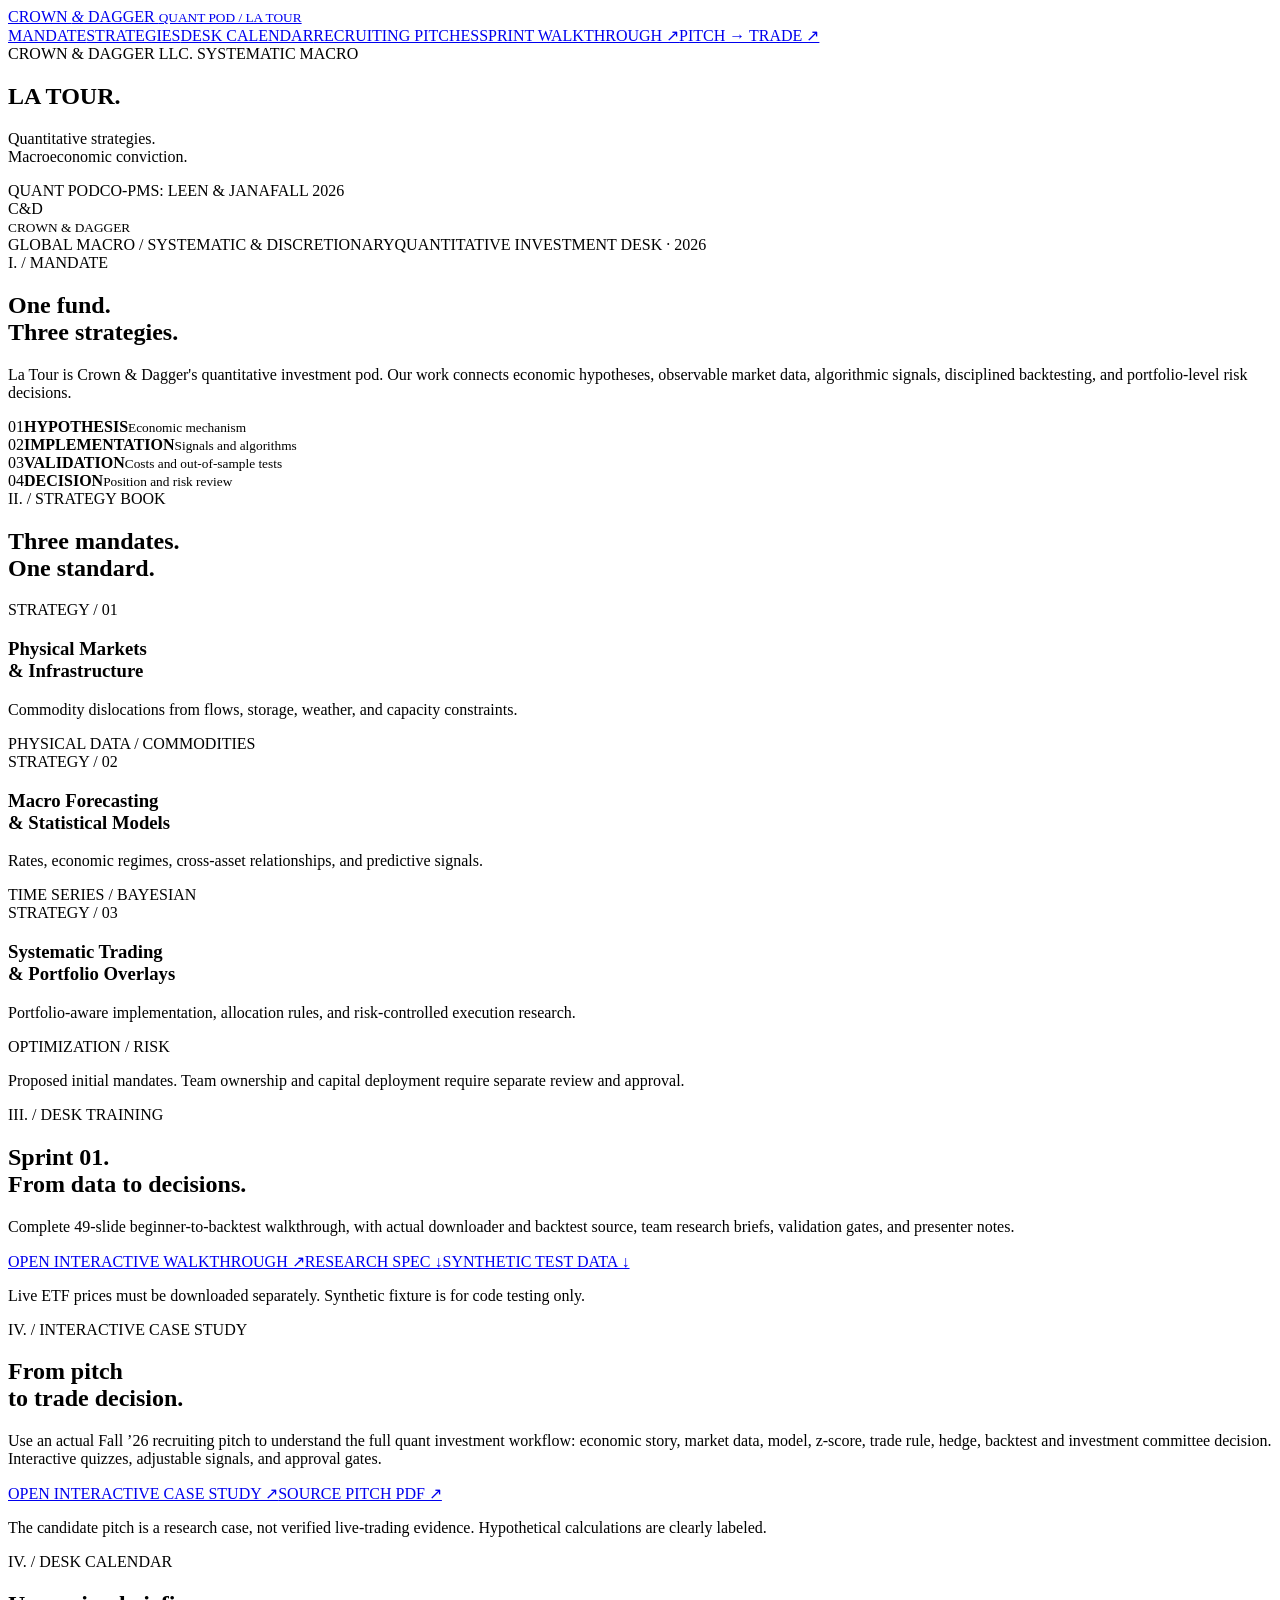
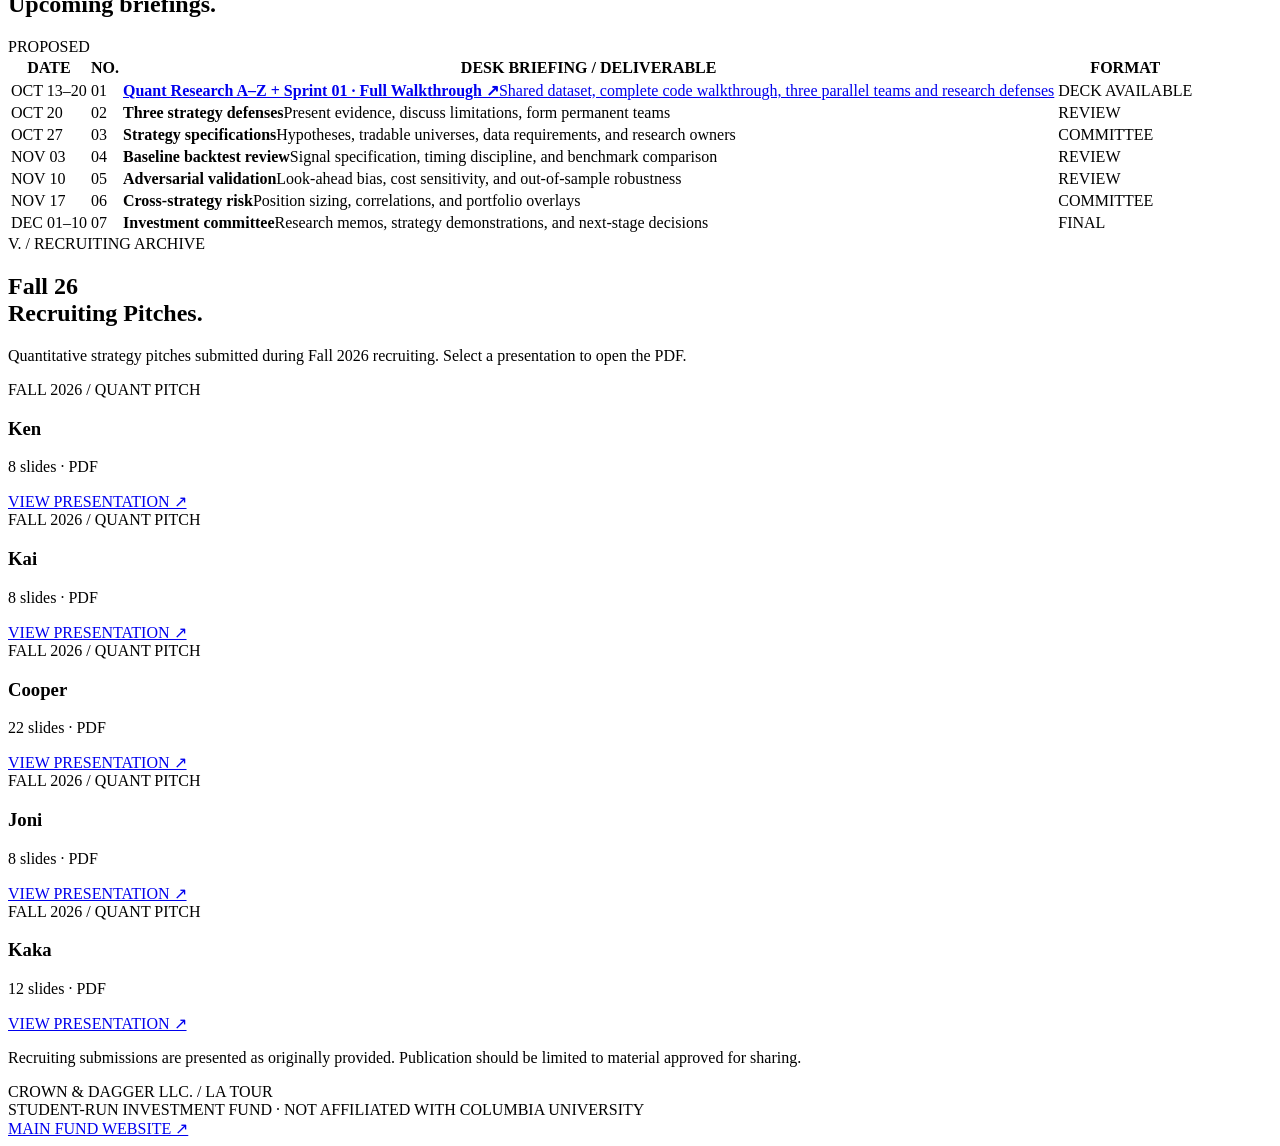
==== index.html @ 22ac56a0 "Add files via upload Index Uploaded" ====
<!doctype html><html lang="en"><head><meta charset="utf-8"><meta name="viewport" content="width=device-width,initial-scale=1"><meta name="theme-color" content="#0b0b0b"><title>LA TOUR — Crown & Dagger | Quant Pod</title><link rel="stylesheet" href="style.css"></head><body><header class="site-header"><div class="wrap header-row"><a class="brand" href="index.html"><img class="lion" src="assets/cd-logo.png" alt="" onerror="this.style.display='none'"><span class="brand-text">CROWN <em>&</em> DAGGER <small>QUANT POD / LA TOUR</small></span></a><nav><a href="#mandate">MANDATE</a><a href="#sleeves">STRATEGIES</a><a href="#schedule">DESK CALENDAR</a><a href="#fall26-pitches">RECRUITING PITCHES</a><a href="lectures/02-sprint-walkthrough.html">SPRINT WALKTHROUGH ↗</a><a href="lectures/03-pitch-to-trade.html">PITCH → TRADE ↗</a></nav></div></header><main><section class="hero-panel"><div class="wrap"><div class="eyebrow">CROWN & DAGGER LLC. <span class="line"></span> SYSTEMATIC MACRO</div><div class="hero-layout"><div><h1>LA TOUR<span class="period">.</span></h1><p class="subtitle">Quantitative strategies.<br>Macroeconomic conviction.</p><div class="meta"><span>QUANT POD</span><span>CO-PMS: LEEN & JANA</span><span>FALL 2026</span></div></div><div class="hero-monogram"><img src="assets/cd-logo.png" alt="Crown & Dagger lion emblem" onerror="this.style.display='none';this.parentElement.classList.add('missing-logo')"><div class="logo-fallback">C<span>&</span>D</div><small>CROWN & DAGGER</small></div></div><div class="hero-foot"><span>GLOBAL MACRO / SYSTEMATIC & DISCRETIONARY</span><span>QUANTITATIVE INVESTMENT DESK · 2026</span></div></div></section><div class="wrap"><section id="mandate" class="section"><div class="section-tag">I. / MANDATE</div><div><h2>One fund.<br>Three strategies.</h2><p>La Tour is Crown & Dagger's quantitative investment pod. Our work connects economic hypotheses, observable market data, algorithmic signals, disciplined backtesting, and portfolio-level risk decisions.</p><div class="phase-grid"><div><span>01</span><b>HYPOTHESIS</b><small>Economic mechanism</small></div><div><span>02</span><b>IMPLEMENTATION</b><small>Signals and algorithms</small></div><div><span>03</span><b>VALIDATION</b><small>Costs and out-of-sample tests</small></div><div><span>04</span><b>DECISION</b><small>Position and risk review</small></div></div></div></section><section id="sleeves" class="section"><div class="section-tag">II. / STRATEGY BOOK</div><div><h2>Three mandates.<br>One standard.</h2><div class="sleeves"><article><div class="num">STRATEGY / 01</div><h3>Physical Markets<br>& Infrastructure</h3><p>Commodity dislocations from flows, storage, weather, and capacity constraints.</p><span class="tag">PHYSICAL DATA / COMMODITIES</span></article><article><div class="num">STRATEGY / 02</div><h3>Macro Forecasting<br>& Statistical Models</h3><p>Rates, economic regimes, cross-asset relationships, and predictive signals.</p><span class="tag">TIME SERIES / BAYESIAN</span></article><article><div class="num">STRATEGY / 03</div><h3>Systematic Trading<br>& Portfolio Overlays</h3><p>Portfolio-aware implementation, allocation rules, and risk-controlled execution research.</p><span class="tag">OPTIMIZATION / RISK</span></article></div><p class="note">Proposed initial mandates. Team ownership and capital deployment require separate review and approval.</p></div></section><section class="section" id="walkthrough"><div class="section-tag">III. / DESK TRAINING</div><div><h2>Sprint 01.<br>From data to decisions.</h2><p>Complete 49-slide beginner-to-backtest walkthrough, with actual downloader and backtest source, team research briefs, validation gates, and presenter notes.</p><div class="resource-links"><a href="lectures/02-sprint-walkthrough.html">OPEN INTERACTIVE WALKTHROUGH ↗</a><a href="sprint01/README.md" download>RESEARCH SPEC ↓</a><a href="sprint01/data/SYNTHETIC_TEST_ONLY_prices.csv" download>SYNTHETIC TEST DATA ↓</a></div><p class="note">Live ETF prices must be downloaded separately. Synthetic fixture is for code testing only.</p></div></section><section class="section" id="pitch-case"><div class="section-tag">IV. / INTERACTIVE CASE STUDY</div><div><h2>From pitch<br>to trade decision.</h2><p>Use an actual Fall ’26 recruiting pitch to understand the full quant investment workflow: economic story, market data, model, z-score, trade rule, hedge, backtest and investment committee decision. Interactive quizzes, adjustable signals, and approval gates.</p><div class="resource-links"><a href="lectures/03-pitch-to-trade.html">OPEN INTERACTIVE CASE STUDY ↗</a><a href="recruiting/fall-2026/Joni.pdf" target="_blank" rel="noopener">SOURCE PITCH PDF ↗</a></div><p class="note">The candidate pitch is a research case, not verified live-trading evidence. Hypothetical calculations are clearly labeled.</p></div></section><section id="schedule" class="section"><div class="section-tag">IV. / DESK CALENDAR</div><div><div class="schedule-title"><h2>Upcoming briefings.</h2><span class="tag">PROPOSED</span></div><div class="table-wrap"><table><thead><tr><th>DATE</th><th>NO.</th><th>DESK BRIEFING / DELIVERABLE</th><th>FORMAT</th></tr></thead><tbody><tr><td>OCT 13–20</td><td>01</td><td><a href="lectures/02-sprint-walkthrough.html"><b>Quant Research A–Z + Sprint 01 · Full Walkthrough ↗</b><span>Shared dataset, complete code walkthrough, three parallel teams and research defenses</span></a></td><td><span class="status ready">DECK AVAILABLE</span></td></tr><tr><td>OCT 20</td><td>02</td><td><b>Three strategy defenses</b><span>Present evidence, discuss limitations, form permanent teams</span></td><td>REVIEW</td></tr><tr><td>OCT 27</td><td>03</td><td><b>Strategy specifications</b><span>Hypotheses, tradable universes, data requirements, and research owners</span></td><td>COMMITTEE</td></tr><tr><td>NOV 03</td><td>04</td><td><b>Baseline backtest review</b><span>Signal specification, timing discipline, and benchmark comparison</span></td><td>REVIEW</td></tr><tr><td>NOV 10</td><td>05</td><td><b>Adversarial validation</b><span>Look-ahead bias, cost sensitivity, and out-of-sample robustness</span></td><td>REVIEW</td></tr><tr><td>NOV 17</td><td>06</td><td><b>Cross-strategy risk</b><span>Position sizing, correlations, and portfolio overlays</span></td><td>COMMITTEE</td></tr><tr><td>DEC 01–10</td><td>07</td><td><b>Investment committee</b><span>Research memos, strategy demonstrations, and next-stage decisions</span></td><td>FINAL</td></tr></tbody></table></div></div></section><section id="fall26-pitches" class="section"><div class="section-tag">V. / RECRUITING ARCHIVE</div><div><h2>Fall 26<br>Recruiting Pitches.</h2><p>Quantitative strategy pitches submitted during Fall 2026 recruiting. Select a presentation to open the PDF.</p><div class="recruit-pitches"><article class="recruit-pitch"><span class="pitch-type">FALL 2026 / QUANT PITCH</span><h3>Ken</h3><p>8 slides · PDF</p><a href="recruiting/fall-2026/Ken.pdf" target="_blank" rel="noopener">VIEW PRESENTATION ↗</a></article><article class="recruit-pitch"><span class="pitch-type">FALL 2026 / QUANT PITCH</span><h3>Kai</h3><p>8 slides · PDF</p><a href="recruiting/fall-2026/Kai.pdf" target="_blank" rel="noopener">VIEW PRESENTATION ↗</a></article><article class="recruit-pitch"><span class="pitch-type">FALL 2026 / QUANT PITCH</span><h3>Cooper</h3><p>22 slides · PDF</p><a href="recruiting/fall-2026/Cooper.pdf" target="_blank" rel="noopener">VIEW PRESENTATION ↗</a></article><article class="recruit-pitch"><span class="pitch-type">FALL 2026 / QUANT PITCH</span><h3>Joni</h3><p>8 slides · PDF</p><a href="recruiting/fall-2026/Joni.pdf" target="_blank" rel="noopener">VIEW PRESENTATION ↗</a></article><article class="recruit-pitch"><span class="pitch-type">FALL 2026 / QUANT PITCH</span><h3>Kaka</h3><p>12 slides · PDF</p><a href="recruiting/fall-2026/Kaka.pdf" target="_blank" rel="noopener">VIEW PRESENTATION ↗</a></article></div><p class="note">Recruiting submissions are presented as originally provided. Publication should be limited to material approved for sharing.</p></div></section><footer><div>CROWN & DAGGER LLC. / LA TOUR</div><div>STUDENT-RUN INVESTMENT FUND · NOT AFFILIATED WITH COLUMBIA UNIVERSITY</div><a href="https://crowndaggerllc.com/">MAIN FUND WEBSITE ↗</a></footer></div></main></body></html>
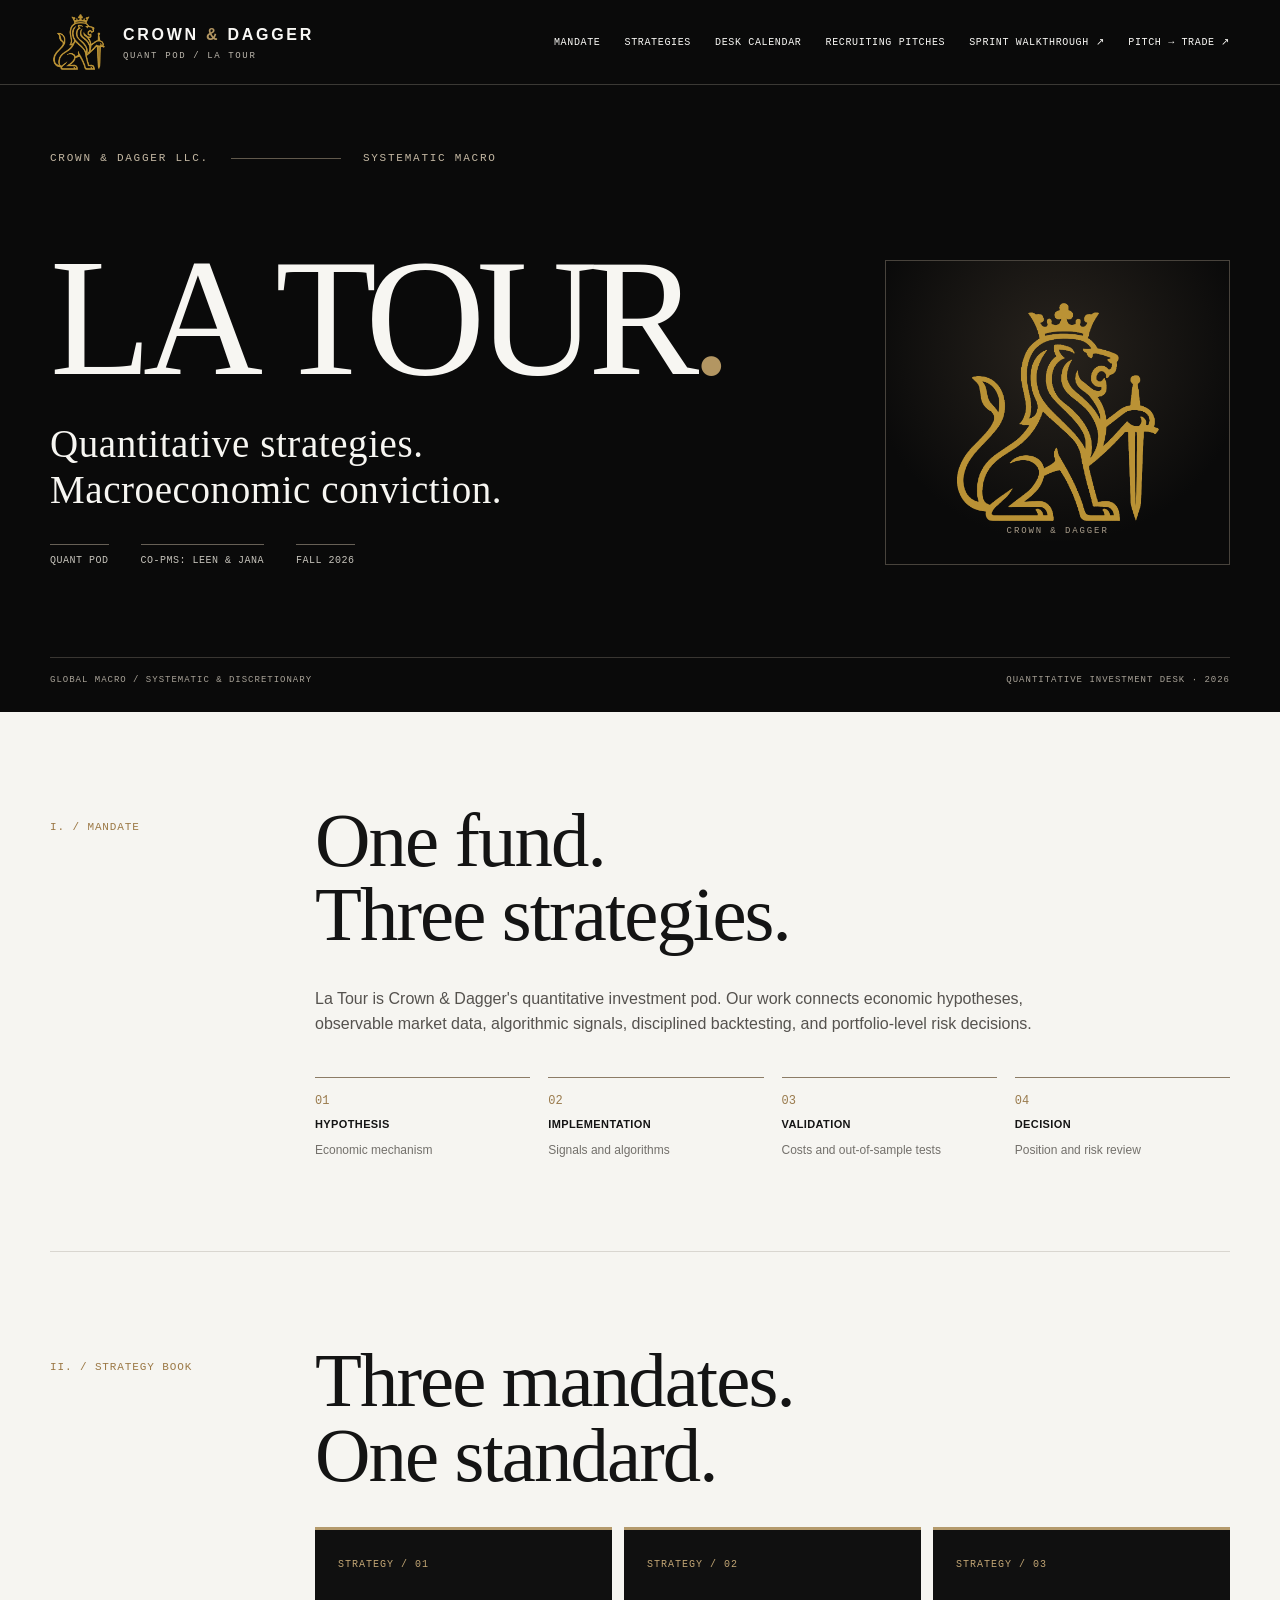
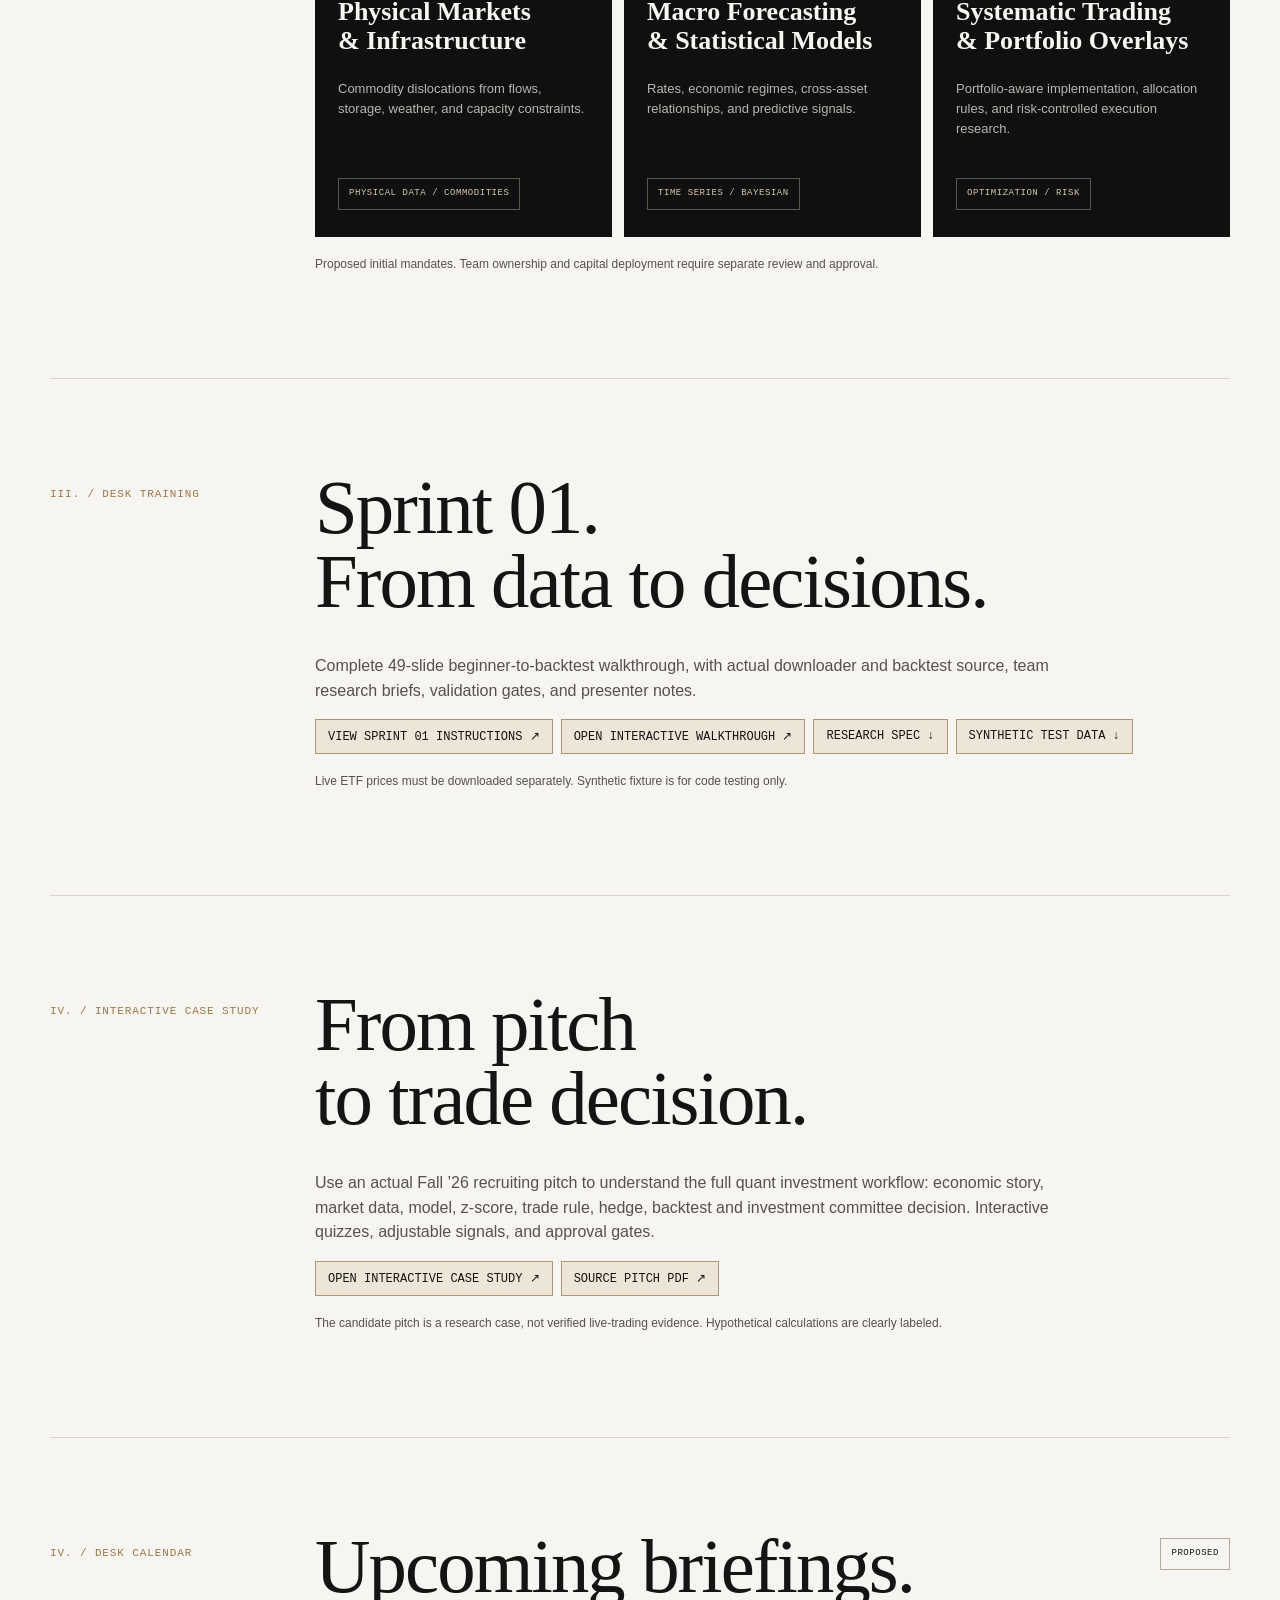
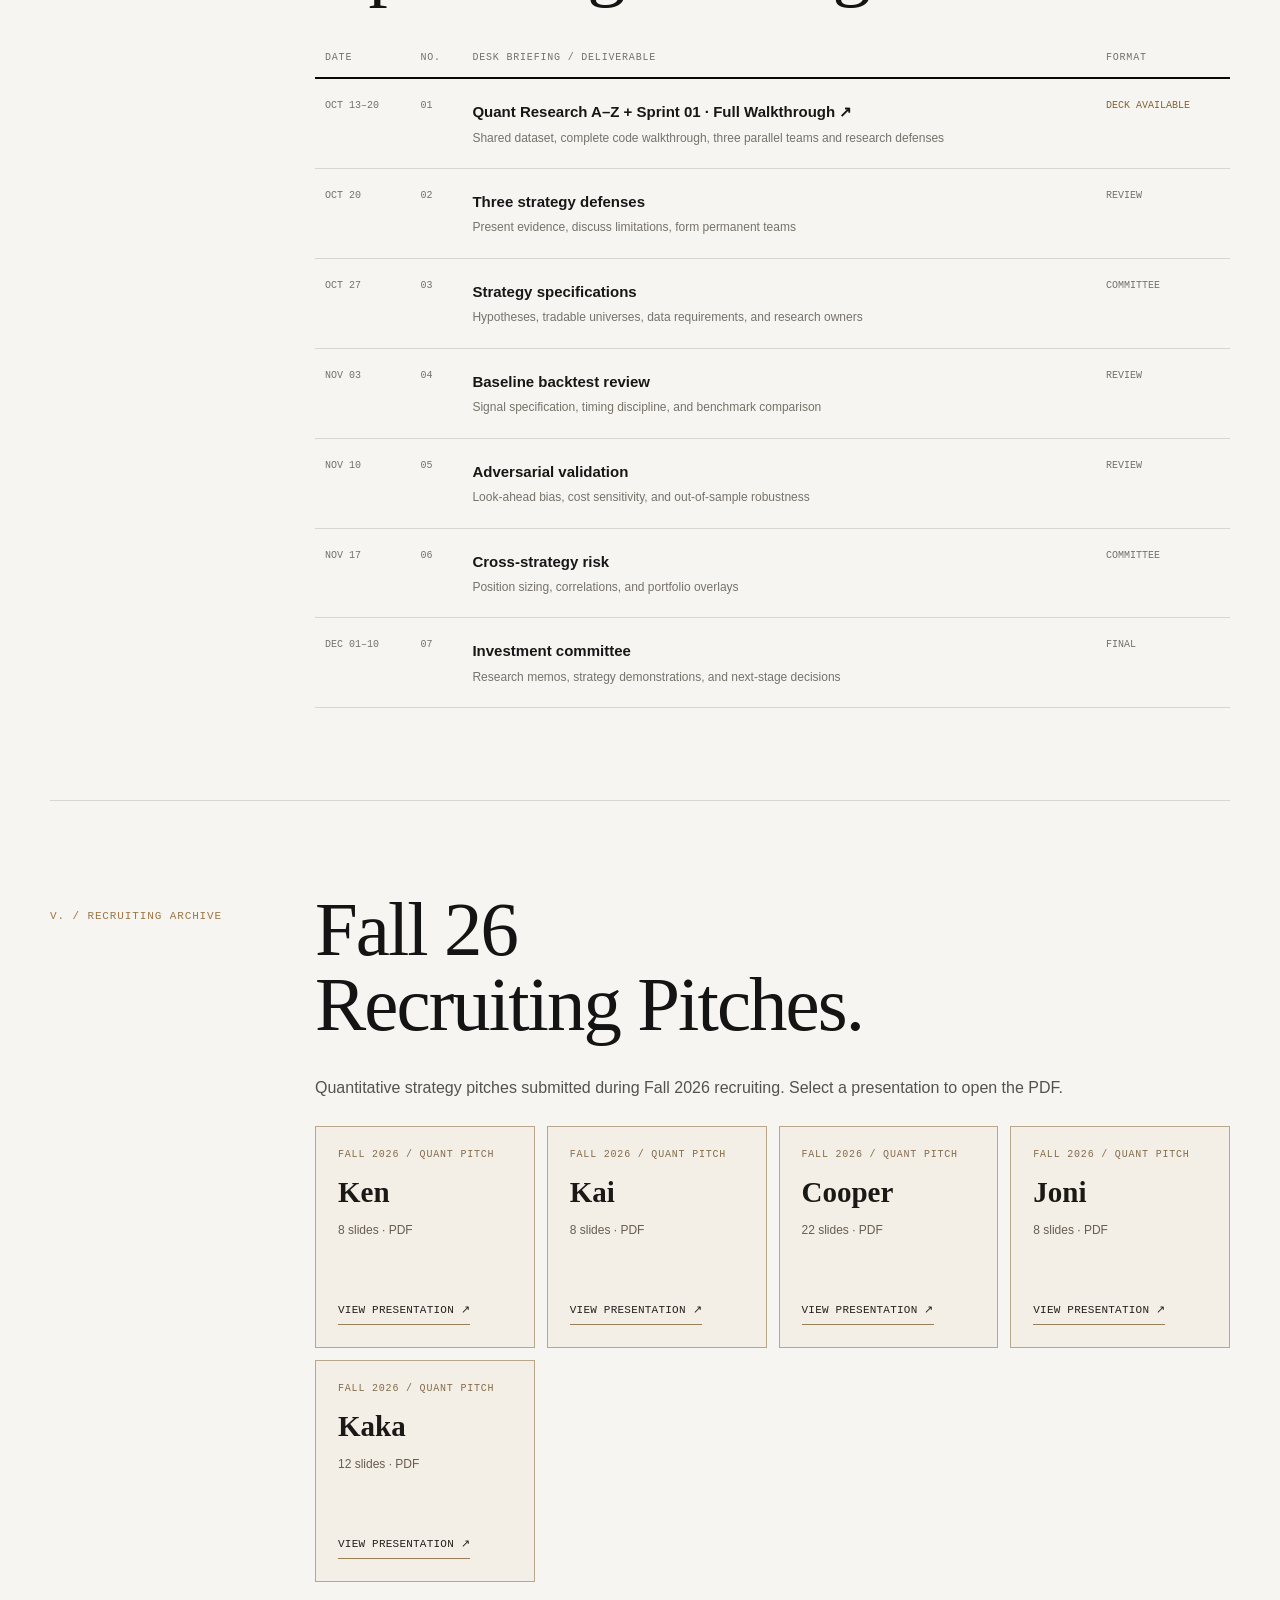
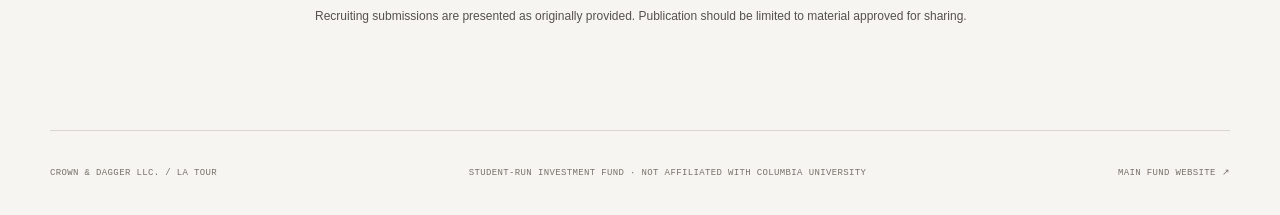
==== commit 9ce26770: "Deploy updated La Tour website and Sprint 01 instructions" ====
--- a/index.html
+++ b/index.html
@@ -1 +1 @@
-<!doctype html><html lang="en"><head><meta charset="utf-8"><meta name="viewport" content="width=device-width,initial-scale=1"><meta name="theme-color" content="#0b0b0b"><title>LA TOUR — Crown & Dagger | Quant Pod</title><link rel="stylesheet" href="style.css"></head><body><header class="site-header"><div class="wrap header-row"><a class="brand" href="index.html"><img class="lion" src="assets/cd-logo.png" alt="" onerror="this.style.display='none'"><span class="brand-text">CROWN <em>&</em> DAGGER <small>QUANT POD / LA TOUR</small></span></a><nav><a href="#mandate">MANDATE</a><a href="#sleeves">STRATEGIES</a><a href="#schedule">DESK CALENDAR</a><a href="#fall26-pitches">RECRUITING PITCHES</a><a href="lectures/02-sprint-walkthrough.html">SPRINT WALKTHROUGH ↗</a><a href="lectures/03-pitch-to-trade.html">PITCH → TRADE ↗</a></nav></div></header><main><section class="hero-panel"><div class="wrap"><div class="eyebrow">CROWN & DAGGER LLC. <span class="line"></span> SYSTEMATIC MACRO</div><div class="hero-layout"><div><h1>LA TOUR<span class="period">.</span></h1><p class="subtitle">Quantitative strategies.<br>Macroeconomic conviction.</p><div class="meta"><span>QUANT POD</span><span>CO-PMS: LEEN & JANA</span><span>FALL 2026</span></div></div><div class="hero-monogram"><img src="assets/cd-logo.png" alt="Crown & Dagger lion emblem" onerror="this.style.display='none';this.parentElement.classList.add('missing-logo')"><div class="logo-fallback">C<span>&</span>D</div><small>CROWN & DAGGER</small></div></div><div class="hero-foot"><span>GLOBAL MACRO / SYSTEMATIC & DISCRETIONARY</span><span>QUANTITATIVE INVESTMENT DESK · 2026</span></div></div></section><div class="wrap"><section id="mandate" class="section"><div class="section-tag">I. / MANDATE</div><div><h2>One fund.<br>Three strategies.</h2><p>La Tour is Crown & Dagger's quantitative investment pod. Our work connects economic hypotheses, observable market data, algorithmic signals, disciplined backtesting, and portfolio-level risk decisions.</p><div class="phase-grid"><div><span>01</span><b>HYPOTHESIS</b><small>Economic mechanism</small></div><div><span>02</span><b>IMPLEMENTATION</b><small>Signals and algorithms</small></div><div><span>03</span><b>VALIDATION</b><small>Costs and out-of-sample tests</small></div><div><span>04</span><b>DECISION</b><small>Position and risk review</small></div></div></div></section><section id="sleeves" class="section"><div class="section-tag">II. / STRATEGY BOOK</div><div><h2>Three mandates.<br>One standard.</h2><div class="sleeves"><article><div class="num">STRATEGY / 01</div><h3>Physical Markets<br>& Infrastructure</h3><p>Commodity dislocations from flows, storage, weather, and capacity constraints.</p><span class="tag">PHYSICAL DATA / COMMODITIES</span></article><article><div class="num">STRATEGY / 02</div><h3>Macro Forecasting<br>& Statistical Models</h3><p>Rates, economic regimes, cross-asset relationships, and predictive signals.</p><span class="tag">TIME SERIES / BAYESIAN</span></article><article><div class="num">STRATEGY / 03</div><h3>Systematic Trading<br>& Portfolio Overlays</h3><p>Portfolio-aware implementation, allocation rules, and risk-controlled execution research.</p><span class="tag">OPTIMIZATION / RISK</span></article></div><p class="note">Proposed initial mandates. Team ownership and capital deployment require separate review and approval.</p></div></section><section class="section" id="walkthrough"><div class="section-tag">III. / DESK TRAINING</div><div><h2>Sprint 01.<br>From data to decisions.</h2><p>Complete 49-slide beginner-to-backtest walkthrough, with actual downloader and backtest source, team research briefs, validation gates, and presenter notes.</p><div class="resource-links"><a href="lectures/02-sprint-walkthrough.html">OPEN INTERACTIVE WALKTHROUGH ↗</a><a href="sprint01/README.md" download>RESEARCH SPEC ↓</a><a href="sprint01/data/SYNTHETIC_TEST_ONLY_prices.csv" download>SYNTHETIC TEST DATA ↓</a></div><p class="note">Live ETF prices must be downloaded separately. Synthetic fixture is for code testing only.</p></div></section><section class="section" id="pitch-case"><div class="section-tag">IV. / INTERACTIVE CASE STUDY</div><div><h2>From pitch<br>to trade decision.</h2><p>Use an actual Fall ’26 recruiting pitch to understand the full quant investment workflow: economic story, market data, model, z-score, trade rule, hedge, backtest and investment committee decision. Interactive quizzes, adjustable signals, and approval gates.</p><div class="resource-links"><a href="lectures/03-pitch-to-trade.html">OPEN INTERACTIVE CASE STUDY ↗</a><a href="recruiting/fall-2026/Joni.pdf" target="_blank" rel="noopener">SOURCE PITCH PDF ↗</a></div><p class="note">The candidate pitch is a research case, not verified live-trading evidence. Hypothetical calculations are clearly labeled.</p></div></section><section id="schedule" class="section"><div class="section-tag">IV. / DESK CALENDAR</div><div><div class="schedule-title"><h2>Upcoming briefings.</h2><span class="tag">PROPOSED</span></div><div class="table-wrap"><table><thead><tr><th>DATE</th><th>NO.</th><th>DESK BRIEFING / DELIVERABLE</th><th>FORMAT</th></tr></thead><tbody><tr><td>OCT 13–20</td><td>01</td><td><a href="lectures/02-sprint-walkthrough.html"><b>Quant Research A–Z + Sprint 01 · Full Walkthrough ↗</b><span>Shared dataset, complete code walkthrough, three parallel teams and research defenses</span></a></td><td><span class="status ready">DECK AVAILABLE</span></td></tr><tr><td>OCT 20</td><td>02</td><td><b>Three strategy defenses</b><span>Present evidence, discuss limitations, form permanent teams</span></td><td>REVIEW</td></tr><tr><td>OCT 27</td><td>03</td><td><b>Strategy specifications</b><span>Hypotheses, tradable universes, data requirements, and research owners</span></td><td>COMMITTEE</td></tr><tr><td>NOV 03</td><td>04</td><td><b>Baseline backtest review</b><span>Signal specification, timing discipline, and benchmark comparison</span></td><td>REVIEW</td></tr><tr><td>NOV 10</td><td>05</td><td><b>Adversarial validation</b><span>Look-ahead bias, cost sensitivity, and out-of-sample robustness</span></td><td>REVIEW</td></tr><tr><td>NOV 17</td><td>06</td><td><b>Cross-strategy risk</b><span>Position sizing, correlations, and portfolio overlays</span></td><td>COMMITTEE</td></tr><tr><td>DEC 01–10</td><td>07</td><td><b>Investment committee</b><span>Research memos, strategy demonstrations, and next-stage decisions</span></td><td>FINAL</td></tr></tbody></table></div></div></section><section id="fall26-pitches" class="section"><div class="section-tag">V. / RECRUITING ARCHIVE</div><div><h2>Fall 26<br>Recruiting Pitches.</h2><p>Quantitative strategy pitches submitted during Fall 2026 recruiting. Select a presentation to open the PDF.</p><div class="recruit-pitches"><article class="recruit-pitch"><span class="pitch-type">FALL 2026 / QUANT PITCH</span><h3>Ken</h3><p>8 slides · PDF</p><a href="recruiting/fall-2026/Ken.pdf" target="_blank" rel="noopener">VIEW PRESENTATION ↗</a></article><article class="recruit-pitch"><span class="pitch-type">FALL 2026 / QUANT PITCH</span><h3>Kai</h3><p>8 slides · PDF</p><a href="recruiting/fall-2026/Kai.pdf" target="_blank" rel="noopener">VIEW PRESENTATION ↗</a></article><article class="recruit-pitch"><span class="pitch-type">FALL 2026 / QUANT PITCH</span><h3>Cooper</h3><p>22 slides · PDF</p><a href="recruiting/fall-2026/Cooper.pdf" target="_blank" rel="noopener">VIEW PRESENTATION ↗</a></article><article class="recruit-pitch"><span class="pitch-type">FALL 2026 / QUANT PITCH</span><h3>Joni</h3><p>8 slides · PDF</p><a href="recruiting/fall-2026/Joni.pdf" target="_blank" rel="noopener">VIEW PRESENTATION ↗</a></article><article class="recruit-pitch"><span class="pitch-type">FALL 2026 / QUANT PITCH</span><h3>Kaka</h3><p>12 slides · PDF</p><a href="recruiting/fall-2026/Kaka.pdf" target="_blank" rel="noopener">VIEW PRESENTATION ↗</a></article></div><p class="note">Recruiting submissions are presented as originally provided. Publication should be limited to material approved for sharing.</p></div></section><footer><div>CROWN & DAGGER LLC. / LA TOUR</div><div>STUDENT-RUN INVESTMENT FUND · NOT AFFILIATED WITH COLUMBIA UNIVERSITY</div><a href="https://crowndaggerllc.com/">MAIN FUND WEBSITE ↗</a></footer></div></main></body></html>+<!doctype html><html lang="en"><head><meta charset="utf-8"><meta name="viewport" content="width=device-width,initial-scale=1"><meta name="theme-color" content="#0b0b0b"><title>LA TOUR — Crown & Dagger | Quant Pod</title><link rel="stylesheet" href="style.css"></head><body><header class="site-header"><div class="wrap header-row"><a class="brand" href="index.html"><img class="lion" src="assets/cd-logo.png" alt="" onerror="this.style.display='none'"><span class="brand-text">CROWN <em>&</em> DAGGER <small>QUANT POD / LA TOUR</small></span></a><nav><a href="#mandate">MANDATE</a><a href="#sleeves">STRATEGIES</a><a href="#schedule">DESK CALENDAR</a><a href="#fall26-pitches">RECRUITING PITCHES</a><a href="lectures/02-sprint-walkthrough.html">SPRINT WALKTHROUGH ↗</a><a href="lectures/03-pitch-to-trade.html">PITCH → TRADE ↗</a></nav></div></header><main><section class="hero-panel"><div class="wrap"><div class="eyebrow">CROWN & DAGGER LLC. <span class="line"></span> SYSTEMATIC MACRO</div><div class="hero-layout"><div><h1>LA TOUR<span class="period">.</span></h1><p class="subtitle">Quantitative strategies.<br>Macroeconomic conviction.</p><div class="meta"><span>QUANT POD</span><span>CO-PMS: LEEN & JANA</span><span>FALL 2026</span></div></div><div class="hero-monogram"><img src="assets/cd-logo.png" alt="Crown & Dagger lion emblem" onerror="this.style.display='none';this.parentElement.classList.add('missing-logo')"><div class="logo-fallback">C<span>&</span>D</div><small>CROWN & DAGGER</small></div></div><div class="hero-foot"><span>GLOBAL MACRO / SYSTEMATIC & DISCRETIONARY</span><span>QUANTITATIVE INVESTMENT DESK · 2026</span></div></div></section><div class="wrap"><section id="mandate" class="section"><div class="section-tag">I. / MANDATE</div><div><h2>One fund.<br>Three strategies.</h2><p>La Tour is Crown & Dagger's quantitative investment pod. Our work connects economic hypotheses, observable market data, algorithmic signals, disciplined backtesting, and portfolio-level risk decisions.</p><div class="phase-grid"><div><span>01</span><b>HYPOTHESIS</b><small>Economic mechanism</small></div><div><span>02</span><b>IMPLEMENTATION</b><small>Signals and algorithms</small></div><div><span>03</span><b>VALIDATION</b><small>Costs and out-of-sample tests</small></div><div><span>04</span><b>DECISION</b><small>Position and risk review</small></div></div></div></section><section id="sleeves" class="section"><div class="section-tag">II. / STRATEGY BOOK</div><div><h2>Three mandates.<br>One standard.</h2><div class="sleeves"><article><div class="num">STRATEGY / 01</div><h3>Physical Markets<br>& Infrastructure</h3><p>Commodity dislocations from flows, storage, weather, and capacity constraints.</p><span class="tag">PHYSICAL DATA / COMMODITIES</span></article><article><div class="num">STRATEGY / 02</div><h3>Macro Forecasting<br>& Statistical Models</h3><p>Rates, economic regimes, cross-asset relationships, and predictive signals.</p><span class="tag">TIME SERIES / BAYESIAN</span></article><article><div class="num">STRATEGY / 03</div><h3>Systematic Trading<br>& Portfolio Overlays</h3><p>Portfolio-aware implementation, allocation rules, and risk-controlled execution research.</p><span class="tag">OPTIMIZATION / RISK</span></article></div><p class="note">Proposed initial mandates. Team ownership and capital deployment require separate review and approval.</p></div></section><section class="section" id="walkthrough"><div class="section-tag">III. / DESK TRAINING</div><div><h2>Sprint 01.<br>From data to decisions.</h2><p>Complete 49-slide beginner-to-backtest walkthrough, with actual downloader and backtest source, team research briefs, validation gates, and presenter notes.</p><div class="resource-links"><a href="sprint01/instructions.html">VIEW SPRINT 01 INSTRUCTIONS ↗</a><a href="lectures/02-sprint-walkthrough.html">OPEN INTERACTIVE WALKTHROUGH ↗</a><a href="sprint01/README.md" download>RESEARCH SPEC ↓</a><a href="sprint01/data/SYNTHETIC_TEST_ONLY_prices.csv" download>SYNTHETIC TEST DATA ↓</a></div><p class="note">Live ETF prices must be downloaded separately. Synthetic fixture is for code testing only.</p></div></section><section class="section" id="pitch-case"><div class="section-tag">IV. / INTERACTIVE CASE STUDY</div><div><h2>From pitch<br>to trade decision.</h2><p>Use an actual Fall ’26 recruiting pitch to understand the full quant investment workflow: economic story, market data, model, z-score, trade rule, hedge, backtest and investment committee decision. Interactive quizzes, adjustable signals, and approval gates.</p><div class="resource-links"><a href="lectures/03-pitch-to-trade.html">OPEN INTERACTIVE CASE STUDY ↗</a><a href="recruiting/fall-2026/Joni.pdf" target="_blank" rel="noopener">SOURCE PITCH PDF ↗</a></div><p class="note">The candidate pitch is a research case, not verified live-trading evidence. Hypothetical calculations are clearly labeled.</p></div></section><section id="schedule" class="section"><div class="section-tag">IV. / DESK CALENDAR</div><div><div class="schedule-title"><h2>Upcoming briefings.</h2><span class="tag">PROPOSED</span></div><div class="table-wrap"><table><thead><tr><th>DATE</th><th>NO.</th><th>DESK BRIEFING / DELIVERABLE</th><th>FORMAT</th></tr></thead><tbody><tr><td>OCT 13–20</td><td>01</td><td><a href="lectures/02-sprint-walkthrough.html"><b>Quant Research A–Z + Sprint 01 · Full Walkthrough ↗</b><span>Shared dataset, complete code walkthrough, three parallel teams and research defenses</span></a></td><td><span class="status ready">DECK AVAILABLE</span></td></tr><tr><td>OCT 20</td><td>02</td><td><b>Three strategy defenses</b><span>Present evidence, discuss limitations, form permanent teams</span></td><td>REVIEW</td></tr><tr><td>OCT 27</td><td>03</td><td><b>Strategy specifications</b><span>Hypotheses, tradable universes, data requirements, and research owners</span></td><td>COMMITTEE</td></tr><tr><td>NOV 03</td><td>04</td><td><b>Baseline backtest review</b><span>Signal specification, timing discipline, and benchmark comparison</span></td><td>REVIEW</td></tr><tr><td>NOV 10</td><td>05</td><td><b>Adversarial validation</b><span>Look-ahead bias, cost sensitivity, and out-of-sample robustness</span></td><td>REVIEW</td></tr><tr><td>NOV 17</td><td>06</td><td><b>Cross-strategy risk</b><span>Position sizing, correlations, and portfolio overlays</span></td><td>COMMITTEE</td></tr><tr><td>DEC 01–10</td><td>07</td><td><b>Investment committee</b><span>Research memos, strategy demonstrations, and next-stage decisions</span></td><td>FINAL</td></tr></tbody></table></div></div></section><section id="fall26-pitches" class="section"><div class="section-tag">V. / RECRUITING ARCHIVE</div><div><h2>Fall 26<br>Recruiting Pitches.</h2><p>Quantitative strategy pitches submitted during Fall 2026 recruiting. Select a presentation to open the PDF.</p><div class="recruit-pitches"><article class="recruit-pitch"><span class="pitch-type">FALL 2026 / QUANT PITCH</span><h3>Ken</h3><p>8 slides · PDF</p><a href="recruiting/fall-2026/Ken.pdf" target="_blank" rel="noopener">VIEW PRESENTATION ↗</a></article><article class="recruit-pitch"><span class="pitch-type">FALL 2026 / QUANT PITCH</span><h3>Kai</h3><p>8 slides · PDF</p><a href="recruiting/fall-2026/Kai.pdf" target="_blank" rel="noopener">VIEW PRESENTATION ↗</a></article><article class="recruit-pitch"><span class="pitch-type">FALL 2026 / QUANT PITCH</span><h3>Cooper</h3><p>22 slides · PDF</p><a href="recruiting/fall-2026/Cooper.pdf" target="_blank" rel="noopener">VIEW PRESENTATION ↗</a></article><article class="recruit-pitch"><span class="pitch-type">FALL 2026 / QUANT PITCH</span><h3>Joni</h3><p>8 slides · PDF</p><a href="recruiting/fall-2026/Joni.pdf" target="_blank" rel="noopener">VIEW PRESENTATION ↗</a></article><article class="recruit-pitch"><span class="pitch-type">FALL 2026 / QUANT PITCH</span><h3>Kaka</h3><p>12 slides · PDF</p><a href="recruiting/fall-2026/Kaka.pdf" target="_blank" rel="noopener">VIEW PRESENTATION ↗</a></article></div><p class="note">Recruiting submissions are presented as originally provided. Publication should be limited to material approved for sharing.</p></div></section><footer><div>CROWN & DAGGER LLC. / LA TOUR</div><div>STUDENT-RUN INVESTMENT FUND · NOT AFFILIATED WITH COLUMBIA UNIVERSITY</div><a href="https://crowndaggerllc.com/">MAIN FUND WEBSITE ↗</a></footer></div></main></body></html>
--- a/style.css
+++ b/style.css
@@ -0,0 +1,16 @@
+@import url('https://fonts.googleapis.com/css2?family=DM+Mono:wght@400;500&family=DM+Sans:wght@400;500;600;700&family=Cormorant+Garamond:wght@500;600&display=swap');
+:root{--ink:#141414;--muted:#696969;--line:#d9d6d0;--gold:#b39662;--paper:#f6f5f1;--panel:#efede7;--dark:#090909}*{box-sizing:border-box}html{scroll-behavior:smooth}body{margin:0;background:var(--paper);color:var(--ink);font-family:'DM Sans',sans-serif;line-height:1.55}a{color:inherit;text-decoration:none}a:hover{color:#9e793e}.wrap{width:min(1180px,calc(100% - 52px));margin:auto}.site-header{background:#0a0a0a;color:#f9f8f5;position:sticky;top:0;z-index:30;border-bottom:1px solid #3b3935}.header-row{display:flex;justify-content:space-between;align-items:center;min-height:84px;gap:18px}.brand{display:flex;align-items:center;gap:15px;letter-spacing:.17em;font-size:16px;font-weight:600}.brand em{font-style:normal;color:var(--gold)}.brand small{display:block;font:9px 'DM Mono',monospace;letter-spacing:.18em;color:#bcb7ad;margin-top:4px}.lion{height:54px;width:54px;object-fit:contain}.site-header nav{display:flex;gap:24px;align-items:center;font:10px 'DM Mono',monospace;letter-spacing:.065em}.hero-panel{background:#0a0a0a;color:#f7f6f2;padding:65px 0 24px}.eyebrow,.section-tag,.meta,.num,.tag,.status,footer,.slide-kicker,.counter,.controls,.hero-foot,.logo-fallback,.hero-monogram small{font-family:'DM Mono',monospace}.eyebrow{font-size:11px;letter-spacing:.16em;color:#c4b8a3;display:flex;gap:22px;align-items:center}.eyebrow .line{height:1px;background:#61594c;flex:0 1 110px}.hero-layout{min-height:490px;display:grid;grid-template-columns:1.5fr .65fr;gap:40px;align-items:center}.hero-layout h1{font-family:'Cormorant Garamond',Georgia,serif;font-size:clamp(95px,13vw,183px);line-height:.85;font-weight:500;letter-spacing:-.052em;margin:0}.period{color:var(--gold)}.subtitle{font:clamp(23px,3.1vw,39px)/1.16 'Cormorant Garamond',Georgia,serif;letter-spacing:.015em;margin:32px 0}.meta{display:flex;gap:12px;flex-wrap:wrap;color:#c6c3bb;font-size:10px;letter-spacing:.05em}.meta span{padding:8px 0;margin-right:20px;border-top:1px solid #676056}.hero-monogram{height:305px;border:1px solid #48433c;display:flex;align-items:center;justify-content:center;flex-direction:column;position:relative;background:radial-gradient(circle at 50% 30%,#28231d,#0a0a0a 70%)}.hero-monogram img{width:190px;height:210px;object-fit:contain;position:relative;z-index:1}.hero-monogram:has(img:not([style*="display: none"])) .logo-fallback{display:none}.logo-fallback{font:100px 'Cormorant Garamond',serif;letter-spacing:-.08em;color:#c6a873}.logo-fallback span{font-size:44px;color:#ede2c5}.hero-monogram small{position:absolute;bottom:25px;color:#a99d8b;letter-spacing:.21em;font-size:9px}.hero-foot{display:flex;justify-content:space-between;gap:20px;border-top:1px solid #393632;padding-top:16px;color:#a9a398;font-size:9px;letter-spacing:.11em}.section{display:grid;grid-template-columns:210px 1fr;gap:55px;padding:92px 0;border-bottom:1px solid var(--line)}.section-tag{font-size:11px;color:#9b7845;letter-spacing:.08em;padding-top:15px}h2{font:500 clamp(47px,6vw,78px)/.97 'Cormorant Garamond',Georgia,serif;letter-spacing:-.025em;margin:0 0 34px}h3{font:600 26px/1.14 'Cormorant Garamond',Georgia,serif;margin:24px 0 10px}.section p{color:#55524e;font-size:16px;max-width:760px}.phase-grid{display:grid;grid-template-columns:repeat(4,1fr);gap:18px;margin-top:40px}.phase-grid div{border-top:1px solid #8c7c66;padding-top:16px;display:flex;flex-direction:column;gap:8px}.phase-grid span{font:12px 'DM Mono',monospace;color:#997a4c}.phase-grid b{font-size:11px;letter-spacing:.035em}.phase-grid small{font-size:12px;color:#73706b}.sleeves{display:grid;grid-template-columns:repeat(3,1fr);gap:12px}.sleeves article{padding:27px 23px;min-height:310px;background:#101010;color:#f8f6f1;display:flex;flex-direction:column;border-top:3px solid #b49a6c}.num{font-size:10px;color:#c1a574;letter-spacing:.1em}.sleeves p{color:#b9b6af;font-size:13px}.tag{border:1px solid #b3aa99;font-size:9px;padding:8px 10px;letter-spacing:.06em;display:inline-block;width:fit-content;margin-top:auto}.sleeves .tag{color:#d5c7ae;border-color:#5d564b}.note{font-size:12px!important;margin-top:18px}.schedule-title{display:flex;align-items:start;justify-content:space-between;gap:12px}.schedule-title .tag{margin-top:8px}.table-wrap{overflow-x:auto}table{width:100%;border-collapse:collapse;text-align:left}th{font:10px 'DM Mono',monospace;letter-spacing:.08em;color:#77716a;padding:14px 10px;border-bottom:2px solid var(--dark)}td{border-bottom:1px solid var(--line);padding:21px 10px;vertical-align:top}td:nth-child(1),td:nth-child(2),td:nth-child(4){white-space:nowrap;font:10px 'DM Mono',monospace;color:#75716b}td b{font-size:15px;display:block;color:#171717}td span:not(.status){display:block;color:#77726a;font-size:12px;margin-top:5px}.status.ready{color:#856331}footer{display:flex;justify-content:space-between;flex-wrap:wrap;gap:14px;padding:36px 0;font-size:9px;letter-spacing:.04em;color:#77716a}.slides-page{background:#171717;color:#161616}.deck-nav{display:flex;align-items:center;justify-content:space-between;padding:20px 30px;background:#090909;color:#f3f0e8;border-bottom:1px solid #484036}.deck-nav a{font:11px 'DM Mono',monospace}.deck-nav .brand{font:11px 'DM Mono',monospace}.deck-shell{max-width:1250px;margin:30px auto;padding:0 22px}.slide{display:none;min-height:min(680px,calc(100vh - 160px));background:#f7f6f2;border:1px solid #d2cfc8;padding:clamp(28px,6vw,75px);position:relative;box-shadow:0 20px 55px #0004}.slide.active{display:flex;flex-direction:column}.slide-kicker{font-size:11px;letter-spacing:.12em;color:#9a7744}.slide h1{font:500 clamp(60px,9vw,114px)/.93 'Cormorant Garamond',Georgia,serif;max-width:960px;margin:40px 0;letter-spacing:-.045em}.slide h2{font:500 clamp(46px,6vw,76px)/.98 'Cormorant Garamond',Georgia,serif;max-width:960px;margin:23px 0}.slide .lede{font-size:clamp(19px,2.5vw,29px);max-width:850px;color:#4b4843}.slide-bottom{margin-top:auto;border-top:1px solid #c9c4ba;padding-top:20px;display:flex;justify-content:space-between;font:11px 'DM Mono',monospace;color:#66615a}.options{display:grid;grid-template-columns:repeat(2,minmax(0,1fr));gap:15px;margin:24px 0}.option{padding:24px;text-align:left;font:16px 'DM Sans',sans-serif;background:#ece9e0;border:1px solid #cdc7ba;cursor:pointer;color:#151515}.option:hover{border-color:#9e793e}.option.selected{background:#e8dfce;border-color:#8c6a39}.feedback{font-size:15px;min-height:48px;color:#756039}.columns{display:grid;grid-template-columns:repeat(3,1fr);gap:13px;margin:24px 0}.columns>div{padding:23px;background:#eae6db}.columns strong{font:600 24px 'Cormorant Garamond',serif;display:block;margin-bottom:10px}.columns p{color:#58544c;font-size:15px}.equation{background:#101010;color:#e9dcc7;padding:25px;font:clamp(15px,2.1vw,24px) 'DM Mono',monospace;white-space:pre-wrap}.controls{display:flex;align-items:center;justify-content:space-between;margin:20px 0;gap:12px;color:#f0eee7}.controls button{background:#b49868;color:#101010;padding:12px 22px;border:0;cursor:pointer;font:12px 'DM Mono',monospace}.controls button:disabled{opacity:.3;cursor:default}.presenter{display:none;background:#e8e0d3;padding:16px 20px;font-size:14px;border-left:3px solid #b29461;margin-top:12px}.presenter.show{display:block}@media(max-width:800px){.site-header nav{gap:10px;flex-wrap:wrap}.site-header nav a{font-size:9px}.hero-layout,.section{grid-template-columns:1fr}.hero-layout{min-height:auto;padding:65px 0;gap:30px}.hero-monogram{display:none}.section{padding:55px 0;gap:15px}.sleeves,.phase-grid{grid-template-columns:repeat(2,1fr)}.columns,.options{grid-template-columns:1fr}.slide{min-height:600px}.wrap{width:calc(100% - 32px)}}@media(max-width:560px){.site-header nav{display:none}.sleeves,.phase-grid{grid-template-columns:1fr}.hero-foot{flex-direction:column}.hero-panel{padding-top:30px}.hero-layout h1{font-size:90px}footer{flex-direction:column}}
+
+.deck-brand{display:flex;align-items:center;gap:10px;font:11px "DM Mono",monospace;letter-spacing:.06em}.deck-brand img{width:36px;height:36px;object-fit:contain}.hero-monogram img{width:220px;height:228px}.lion{height:58px;width:58px}
+
+/* Research sprint interactive deck additions */
+.slide.course{padding:clamp(22px,3.4vw,45px);min-height:680px}.course h2{font-size:clamp(34px,4.3vw,58px);margin:15px 0 18px}.course p{margin:9px 0}.course ul,.course ol{margin:6px 0 12px;padding-left:24px}.course li{margin:7px 0}.course .sub{color:#695d4c;font:12px 'DM Mono',monospace;letter-spacing:.06em}.course pre{background:#161616;color:#ebe2d3;white-space:pre;overflow:auto;padding:15px 18px;font:12px/1.65 'DM Mono',monospace;max-height:320px;margin:7px 0 4px}.course .codebar{display:flex;align-items:center;justify-content:space-between;background:#e5dfd3;border:1px solid #cbbda8;padding:6px 12px;margin-top:12px;font:11px 'DM Mono',monospace}.course .copy{cursor:pointer;border:1px solid #b59c73;background:#fffdfa;padding:5px 10px;font:10px 'DM Mono',monospace}.course .callout{padding:13px 17px;border-left:3px solid #b39662;background:#eee8dd;color:#403932;margin:13px 0;font-size:14px}.course .twocol{display:grid;grid-template-columns:1fr 1fr;gap:20px}.course .twocol>div{min-width:0}.course .step{font:11px 'DM Mono',monospace;color:#8a724a}.course table{font-size:13px}.course td,.course th{padding:8px}.course .slide-bottom{margin-top:auto;padding-top:12px;font-size:10px}.course a{text-decoration:underline;text-underline-offset:3px}.course .checkpoint{background:#101010;color:#f3eee6;padding:13px 17px;margin-top:12px;font-size:13px}.course .formula{font:18px/1.65 'DM Mono',monospace;background:#e8dfcf;padding:14px 18px;overflow:auto}.course .mini{font-size:13px;color:#5b5145}.course .quiz{display:grid;grid-template-columns:1fr 1fr;gap:10px}.course .quiz button{padding:15px;text-align:left;border:1px solid #b8a78b;background:#ede8df;cursor:pointer;font-size:14px}.course .quiz button.good{background:#cbd8c8}.course .quiz button.bad{background:#efcfca}.course .response{min-height:22px;font-size:13px;color:#66512e}.jump{display:flex;gap:8px;align-items:center}.jump select{max-width:240px;background:#eae6df;color:#211b14;padding:9px;border:0}.resource-links{display:flex;flex-wrap:wrap;gap:8px;margin:8px 0}.resource-links a{display:inline-block;padding:9px 12px;background:#ede5d7;border:1px solid #ad9674;font:12px 'DM Mono',monospace;text-decoration:none}.deck-shell.sprint-shell{max-width:1400px}.sprint-shell .slide{min-height:690px}@media(max-width:760px){.course .twocol{grid-template-columns:1fr}.course pre{font-size:10px}.course .quiz{grid-template-columns:1fr}.jump select{max-width:120px}}
+
+/* Fall 26 Recruiting Pitches */
+.recruit-pitches{display:grid;grid-template-columns:repeat(auto-fit,minmax(200px,1fr));gap:12px;margin:25px 0}
+.recruit-pitch{border:1px solid #b8a78b;padding:22px;display:flex;flex-direction:column;gap:12px;min-height:222px;background:#f3eee6;color:#1a1916}
+.recruit-pitch .pitch-type{font:10px 'DM Mono',monospace;letter-spacing:.08em;color:#856d4c}
+.recruit-pitch h3{font-size:29px;margin:4px 0 0;color:#1a1916}
+.recruit-pitch p{font-size:12px;margin:0;color:#685e52}
+.recruit-pitch a{font:11px 'DM Mono',monospace;letter-spacing:.02em;text-decoration:none;border-bottom:1px solid #9b8057;padding-bottom:8px;color:#24211d;margin-top:auto;align-self:flex-start}
+.recruit-pitch a:hover{color:#9b8057}
